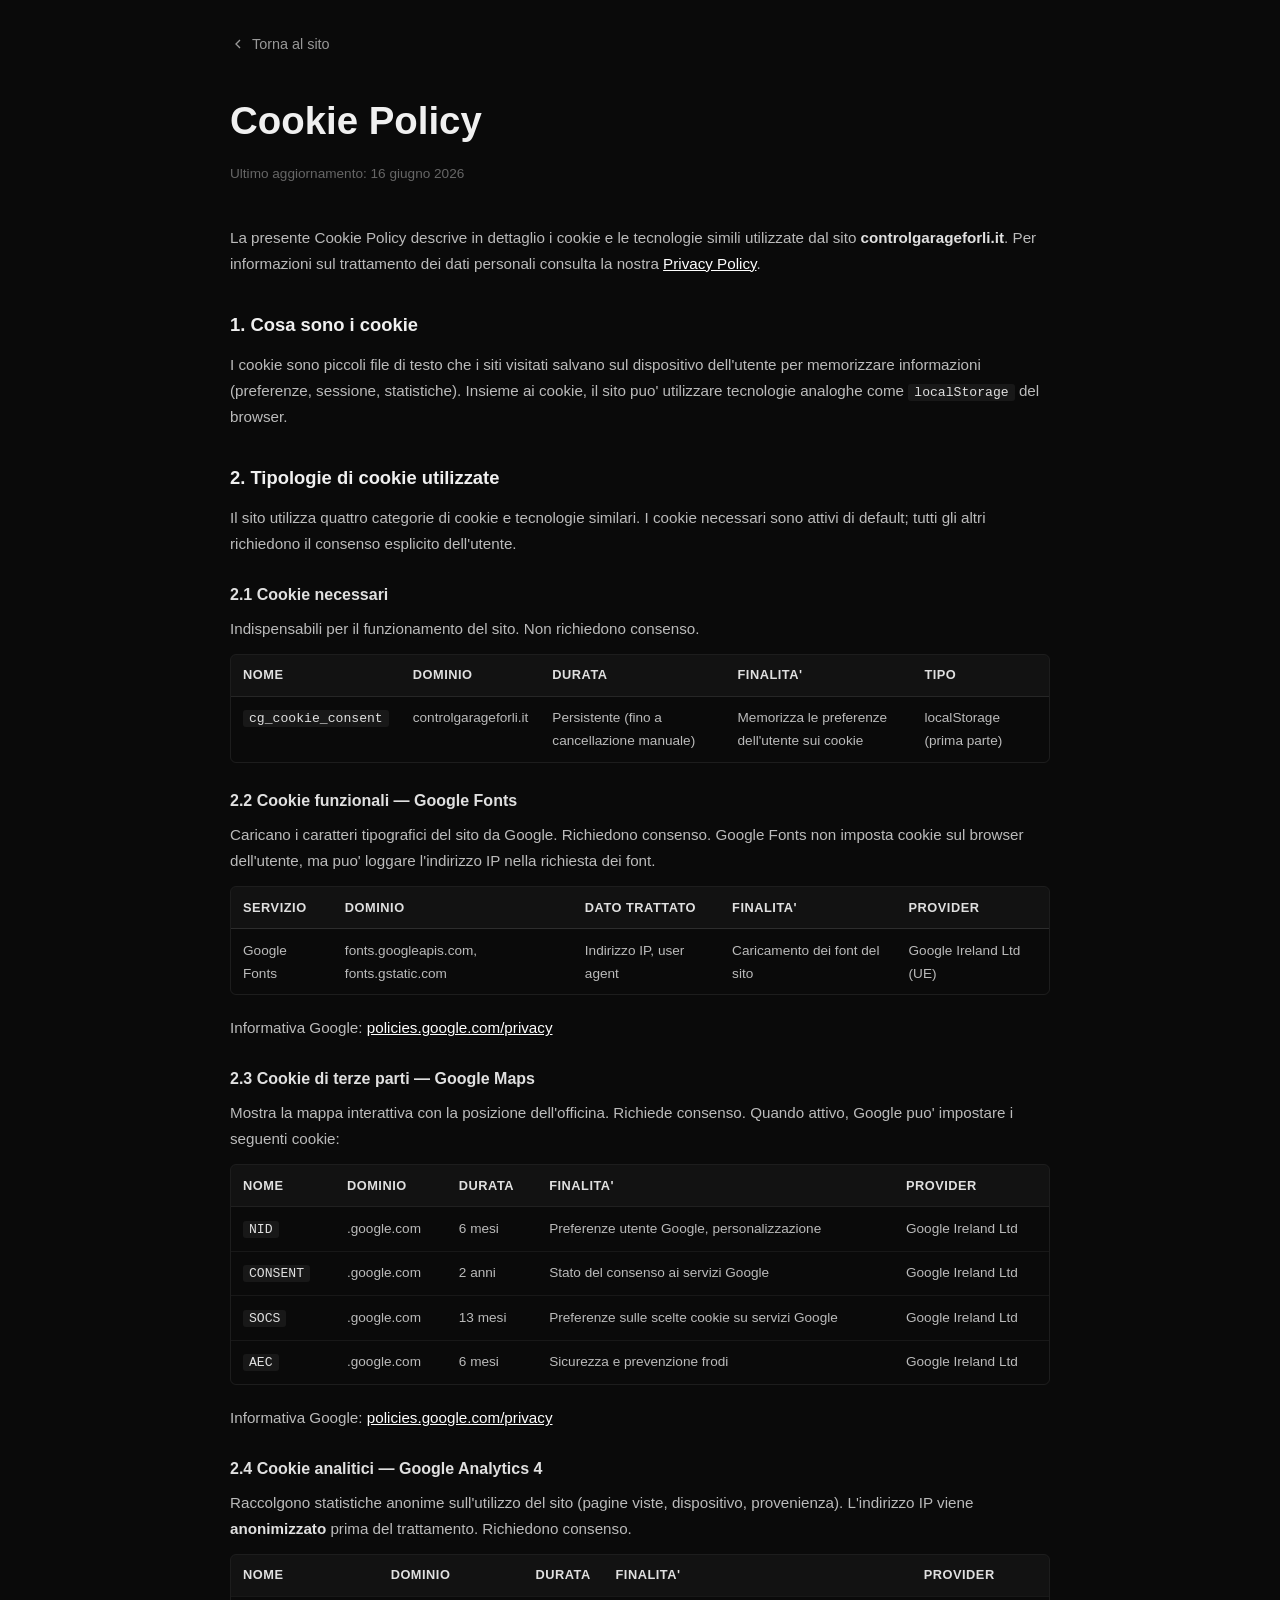
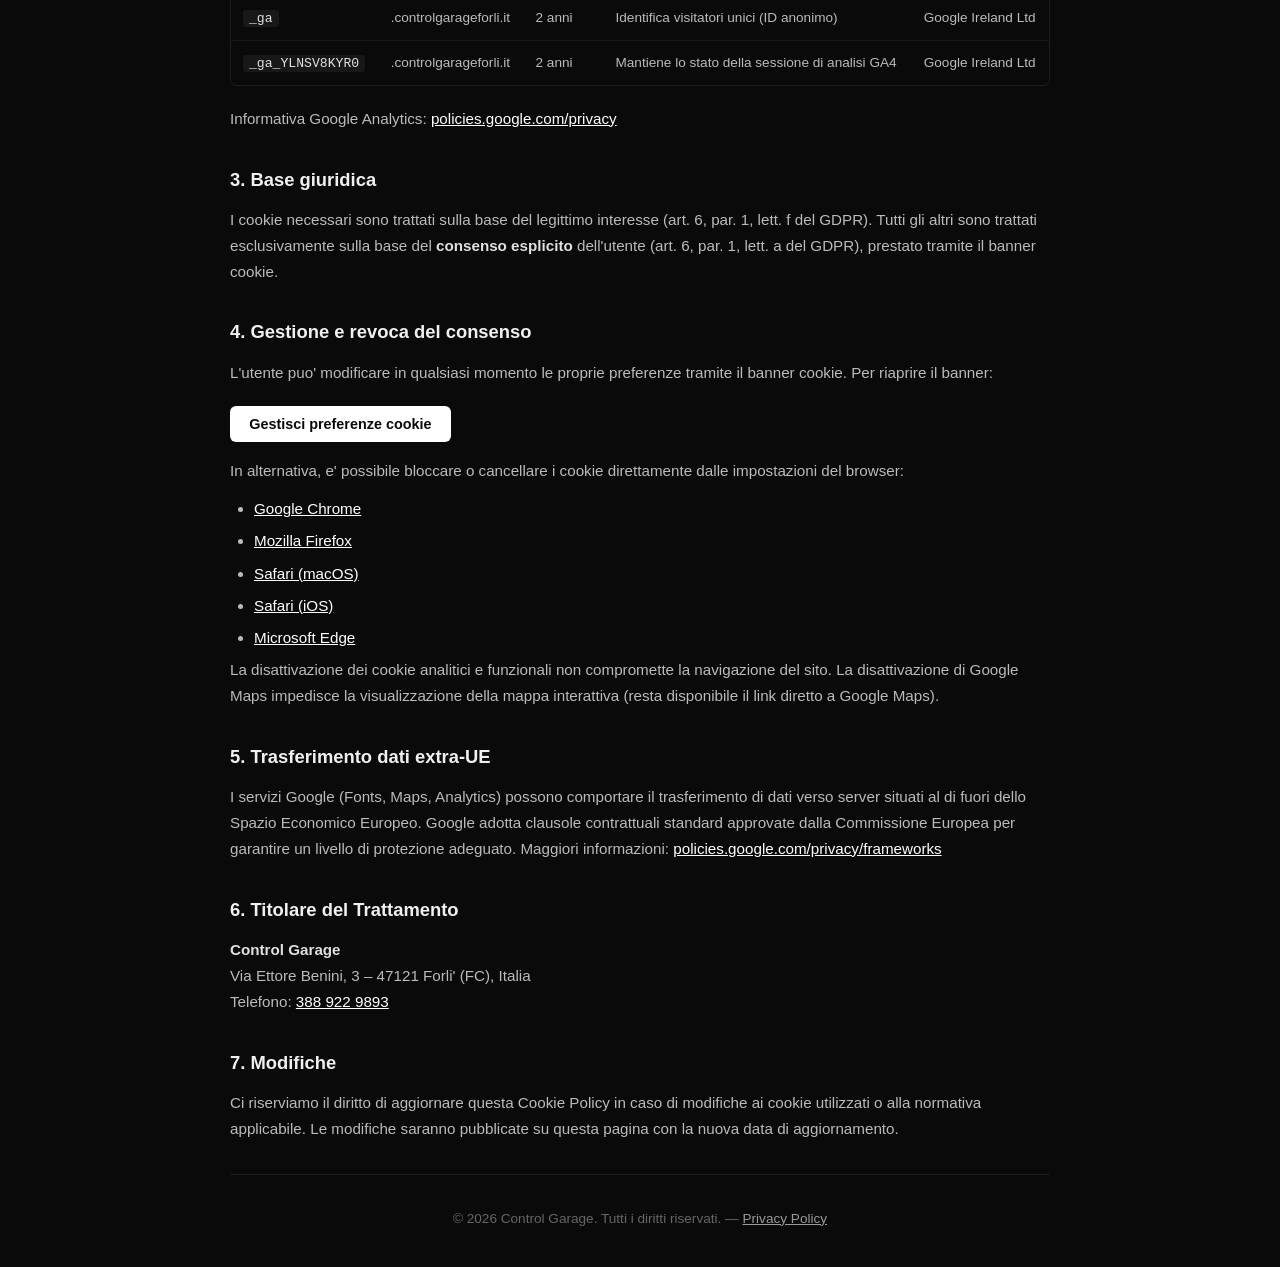
==== cookie-policy.html @ 00525fb0 "Publish Control Garage website" ====
<!DOCTYPE html>
<html lang="it">
<head>
  <meta charset="UTF-8" />
  <meta name="viewport" content="width=device-width, initial-scale=1.0" />
  <title>Cookie Policy – Control Garage</title>
  <meta name="robots" content="noindex" />
  <link rel="icon" href="/favicon.ico" sizes="48x32x16" />
  <link rel="icon" href="/favicon.svg" type="image/svg+xml" />
  <style>
    *, *::before, *::after { margin: 0; padding: 0; box-sizing: border-box; }
    body {
      background: #0a0a0a;
      color: #e0e0e0;
      font-family: 'Inter', -apple-system, BlinkMacSystemFont, 'Segoe UI', sans-serif;
      line-height: 1.7;
      padding: 2rem 1.5rem;
    }
    .container { max-width: 820px; margin: 0 auto; }
    .back-link {
      display: inline-flex;
      align-items: center;
      gap: 6px;
      color: #999;
      font-size: 0.9rem;
      text-decoration: none;
      margin-bottom: 2rem;
      transition: color 200ms;
    }
    .back-link:hover { color: #fff; }
    h1 {
      font-size: clamp(1.8rem, 5vw, 2.4rem);
      font-weight: 800;
      color: #f0f0f0;
      margin-bottom: 0.5rem;
    }
    .last-updated {
      color: #666;
      font-size: 0.85rem;
      margin-bottom: 2.5rem;
    }
    h2 {
      font-size: 1.15rem;
      font-weight: 700;
      color: #f0f0f0;
      margin-top: 2rem;
      margin-bottom: 0.75rem;
    }
    h3 {
      font-size: 1rem;
      font-weight: 700;
      color: #e0e0e0;
      margin-top: 1.5rem;
      margin-bottom: 0.5rem;
    }
    p, li { color: #bbb; font-size: 0.95rem; margin-bottom: 0.75rem; }
    ul { padding-left: 1.5rem; list-style: disc; }
    li { margin-bottom: 0.4rem; }
    a { color: #fff; }
    strong { color: #e0e0e0; }
    .divider {
      border: none;
      border-top: 1px solid rgba(255,255,255,0.08);
      margin: 2rem 0;
    }
    .table-wrap {
      overflow-x: auto;
      margin: 0.75rem 0 1.25rem;
      border: 1px solid rgba(255,255,255,0.08);
      border-radius: 6px;
    }
    table {
      width: 100%;
      border-collapse: collapse;
      font-size: 0.85rem;
      min-width: 560px;
    }
    th, td {
      padding: 0.6rem 0.75rem;
      text-align: left;
      border-bottom: 1px solid rgba(255,255,255,0.06);
      vertical-align: top;
    }
    th {
      background: rgba(255,255,255,0.03);
      color: #e0e0e0;
      font-weight: 600;
      font-size: 0.8rem;
      text-transform: uppercase;
      letter-spacing: 0.04em;
    }
    td { color: #bbb; }
    tr:last-child td { border-bottom: none; }
    code {
      background: rgba(255,255,255,0.06);
      color: #e0e0e0;
      padding: 1px 6px;
      border-radius: 3px;
      font-family: ui-monospace, SFMono-Regular, Menlo, monospace;
      font-size: 0.82rem;
    }
    .manage-btn {
      display: inline-block;
      background: #fff;
      color: #0a0a0a;
      padding: 0.65rem 1.2rem;
      border-radius: 6px;
      text-decoration: none;
      font-weight: 600;
      font-size: 0.9rem;
      margin-top: 0.5rem;
      border: none;
      cursor: pointer;
    }
    .manage-btn:hover { background: #f0f0f0; }
  </style>
</head>
<body>
  <div class="container">
    <a href="/" class="back-link">
      <svg width="16" height="16" viewBox="0 0 24 24" fill="none" stroke="currentColor" stroke-width="2"><polyline points="15 18 9 12 15 6"/></svg>
      Torna al sito
    </a>

    <h1>Cookie Policy</h1>
    <p class="last-updated">Ultimo aggiornamento: 16 giugno 2026</p>

    <p>La presente Cookie Policy descrive in dettaglio i cookie e le tecnologie simili utilizzate dal sito <strong>controlgarageforli.it</strong>. Per informazioni sul trattamento dei dati personali consulta la nostra <a href="/privacy-policy.html">Privacy Policy</a>.</p>

    <h2>1. Cosa sono i cookie</h2>
    <p>I cookie sono piccoli file di testo che i siti visitati salvano sul dispositivo dell'utente per memorizzare informazioni (preferenze, sessione, statistiche). Insieme ai cookie, il sito puo' utilizzare tecnologie analoghe come <code>localStorage</code> del browser.</p>

    <h2>2. Tipologie di cookie utilizzate</h2>
    <p>Il sito utilizza quattro categorie di cookie e tecnologie similari. I cookie necessari sono attivi di default; tutti gli altri richiedono il consenso esplicito dell'utente.</p>

    <h3>2.1 Cookie necessari</h3>
    <p>Indispensabili per il funzionamento del sito. Non richiedono consenso.</p>
    <div class="table-wrap">
      <table>
        <thead>
          <tr><th>Nome</th><th>Dominio</th><th>Durata</th><th>Finalita'</th><th>Tipo</th></tr>
        </thead>
        <tbody>
          <tr>
            <td><code>cg_cookie_consent</code></td>
            <td>controlgarageforli.it</td>
            <td>Persistente (fino a cancellazione manuale)</td>
            <td>Memorizza le preferenze dell'utente sui cookie</td>
            <td>localStorage (prima parte)</td>
          </tr>
        </tbody>
      </table>
    </div>

    <h3>2.2 Cookie funzionali — Google Fonts</h3>
    <p>Caricano i caratteri tipografici del sito da Google. Richiedono consenso. Google Fonts non imposta cookie sul browser dell'utente, ma puo' loggare l'indirizzo IP nella richiesta dei font.</p>
    <div class="table-wrap">
      <table>
        <thead>
          <tr><th>Servizio</th><th>Dominio</th><th>Dato trattato</th><th>Finalita'</th><th>Provider</th></tr>
        </thead>
        <tbody>
          <tr>
            <td>Google Fonts</td>
            <td>fonts.googleapis.com, fonts.gstatic.com</td>
            <td>Indirizzo IP, user agent</td>
            <td>Caricamento dei font del sito</td>
            <td>Google Ireland Ltd (UE)</td>
          </tr>
        </tbody>
      </table>
    </div>
    <p>Informativa Google: <a href="https://policies.google.com/privacy" target="_blank" rel="noopener noreferrer">policies.google.com/privacy</a></p>

    <h3>2.3 Cookie di terze parti — Google Maps</h3>
    <p>Mostra la mappa interattiva con la posizione dell'officina. Richiede consenso. Quando attivo, Google puo' impostare i seguenti cookie:</p>
    <div class="table-wrap">
      <table>
        <thead>
          <tr><th>Nome</th><th>Dominio</th><th>Durata</th><th>Finalita'</th><th>Provider</th></tr>
        </thead>
        <tbody>
          <tr>
            <td><code>NID</code></td>
            <td>.google.com</td>
            <td>6 mesi</td>
            <td>Preferenze utente Google, personalizzazione</td>
            <td>Google Ireland Ltd</td>
          </tr>
          <tr>
            <td><code>CONSENT</code></td>
            <td>.google.com</td>
            <td>2 anni</td>
            <td>Stato del consenso ai servizi Google</td>
            <td>Google Ireland Ltd</td>
          </tr>
          <tr>
            <td><code>SOCS</code></td>
            <td>.google.com</td>
            <td>13 mesi</td>
            <td>Preferenze sulle scelte cookie su servizi Google</td>
            <td>Google Ireland Ltd</td>
          </tr>
          <tr>
            <td><code>AEC</code></td>
            <td>.google.com</td>
            <td>6 mesi</td>
            <td>Sicurezza e prevenzione frodi</td>
            <td>Google Ireland Ltd</td>
          </tr>
        </tbody>
      </table>
    </div>
    <p>Informativa Google: <a href="https://policies.google.com/privacy" target="_blank" rel="noopener noreferrer">policies.google.com/privacy</a></p>

    <h3>2.4 Cookie analitici — Google Analytics 4</h3>
    <p>Raccolgono statistiche anonime sull'utilizzo del sito (pagine viste, dispositivo, provenienza). L'indirizzo IP viene <strong>anonimizzato</strong> prima del trattamento. Richiedono consenso.</p>
    <div class="table-wrap">
      <table>
        <thead>
          <tr><th>Nome</th><th>Dominio</th><th>Durata</th><th>Finalita'</th><th>Provider</th></tr>
        </thead>
        <tbody>
          <tr>
            <td><code>_ga</code></td>
            <td>.controlgarageforli.it</td>
            <td>2 anni</td>
            <td>Identifica visitatori unici (ID anonimo)</td>
            <td>Google Ireland Ltd</td>
          </tr>
          <tr>
            <td><code>_ga_YLNSV8KYR0</code></td>
            <td>.controlgarageforli.it</td>
            <td>2 anni</td>
            <td>Mantiene lo stato della sessione di analisi GA4</td>
            <td>Google Ireland Ltd</td>
          </tr>
        </tbody>
      </table>
    </div>
    <p>Informativa Google Analytics: <a href="https://policies.google.com/privacy" target="_blank" rel="noopener noreferrer">policies.google.com/privacy</a></p>

    <h2>3. Base giuridica</h2>
    <p>I cookie necessari sono trattati sulla base del legittimo interesse (art. 6, par. 1, lett. f del GDPR). Tutti gli altri sono trattati esclusivamente sulla base del <strong>consenso esplicito</strong> dell'utente (art. 6, par. 1, lett. a del GDPR), prestato tramite il banner cookie.</p>

    <h2>4. Gestione e revoca del consenso</h2>
    <p>L'utente puo' modificare in qualsiasi momento le proprie preferenze tramite il banner cookie. Per riaprire il banner:</p>
    <button type="button" class="manage-btn" onclick="window.location.href='/?manage-cookies=1'">Gestisci preferenze cookie</button>
    <p style="margin-top:1rem">In alternativa, e' possibile bloccare o cancellare i cookie direttamente dalle impostazioni del browser:</p>
    <ul>
      <li><a href="https://support.google.com/chrome/answer/95647" target="_blank" rel="noopener noreferrer">Google Chrome</a></li>
      <li><a href="https://support.mozilla.org/it/kb/Gestione%20dei%20cookie" target="_blank" rel="noopener noreferrer">Mozilla Firefox</a></li>
      <li><a href="https://support.apple.com/it-it/guide/safari/sfri11471/mac" target="_blank" rel="noopener noreferrer">Safari (macOS)</a></li>
      <li><a href="https://support.apple.com/it-it/HT201265" target="_blank" rel="noopener noreferrer">Safari (iOS)</a></li>
      <li><a href="https://support.microsoft.com/it-it/microsoft-edge" target="_blank" rel="noopener noreferrer">Microsoft Edge</a></li>
    </ul>
    <p>La disattivazione dei cookie analitici e funzionali non compromette la navigazione del sito. La disattivazione di Google Maps impedisce la visualizzazione della mappa interattiva (resta disponibile il link diretto a Google Maps).</p>

    <h2>5. Trasferimento dati extra-UE</h2>
    <p>I servizi Google (Fonts, Maps, Analytics) possono comportare il trasferimento di dati verso server situati al di fuori dello Spazio Economico Europeo. Google adotta clausole contrattuali standard approvate dalla Commissione Europea per garantire un livello di protezione adeguato. Maggiori informazioni: <a href="https://policies.google.com/privacy/frameworks" target="_blank" rel="noopener noreferrer">policies.google.com/privacy/frameworks</a></p>

    <h2>6. Titolare del Trattamento</h2>
    <p><strong>Control Garage</strong><br>
    Via Ettore Benini, 3 – 47121 Forli' (FC), Italia<br>
    Telefono: <a href="tel:+393889229893">388 922 9893</a></p>

    <h2>7. Modifiche</h2>
    <p>Ci riserviamo il diritto di aggiornare questa Cookie Policy in caso di modifiche ai cookie utilizzati o alla normativa applicabile. Le modifiche saranno pubblicate su questa pagina con la nuova data di aggiornamento.</p>

    <hr class="divider" />
    <p style="color:#666; font-size:0.85rem; text-align:center;">&copy; 2026 Control Garage. Tutti i diritti riservati. — <a href="/privacy-policy.html" style="color:#999">Privacy Policy</a></p>
  </div>
</body>
</html>
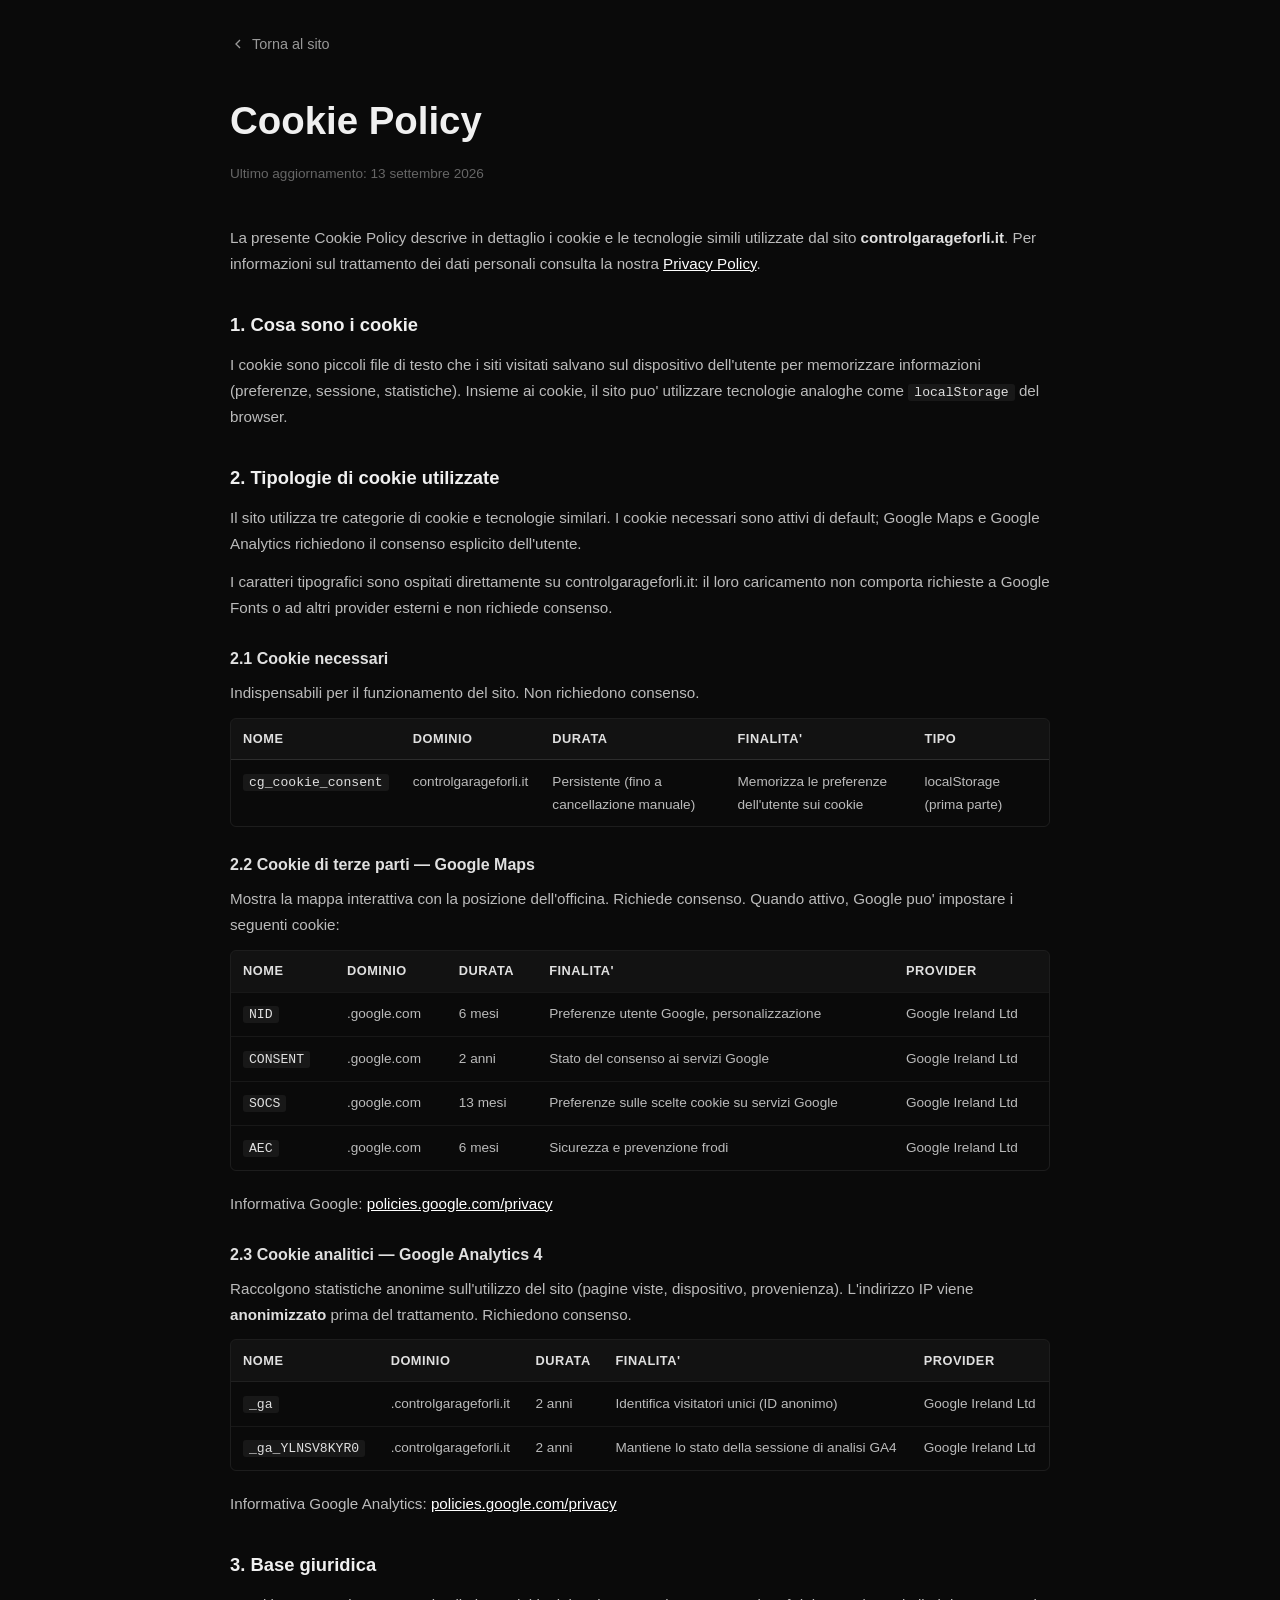
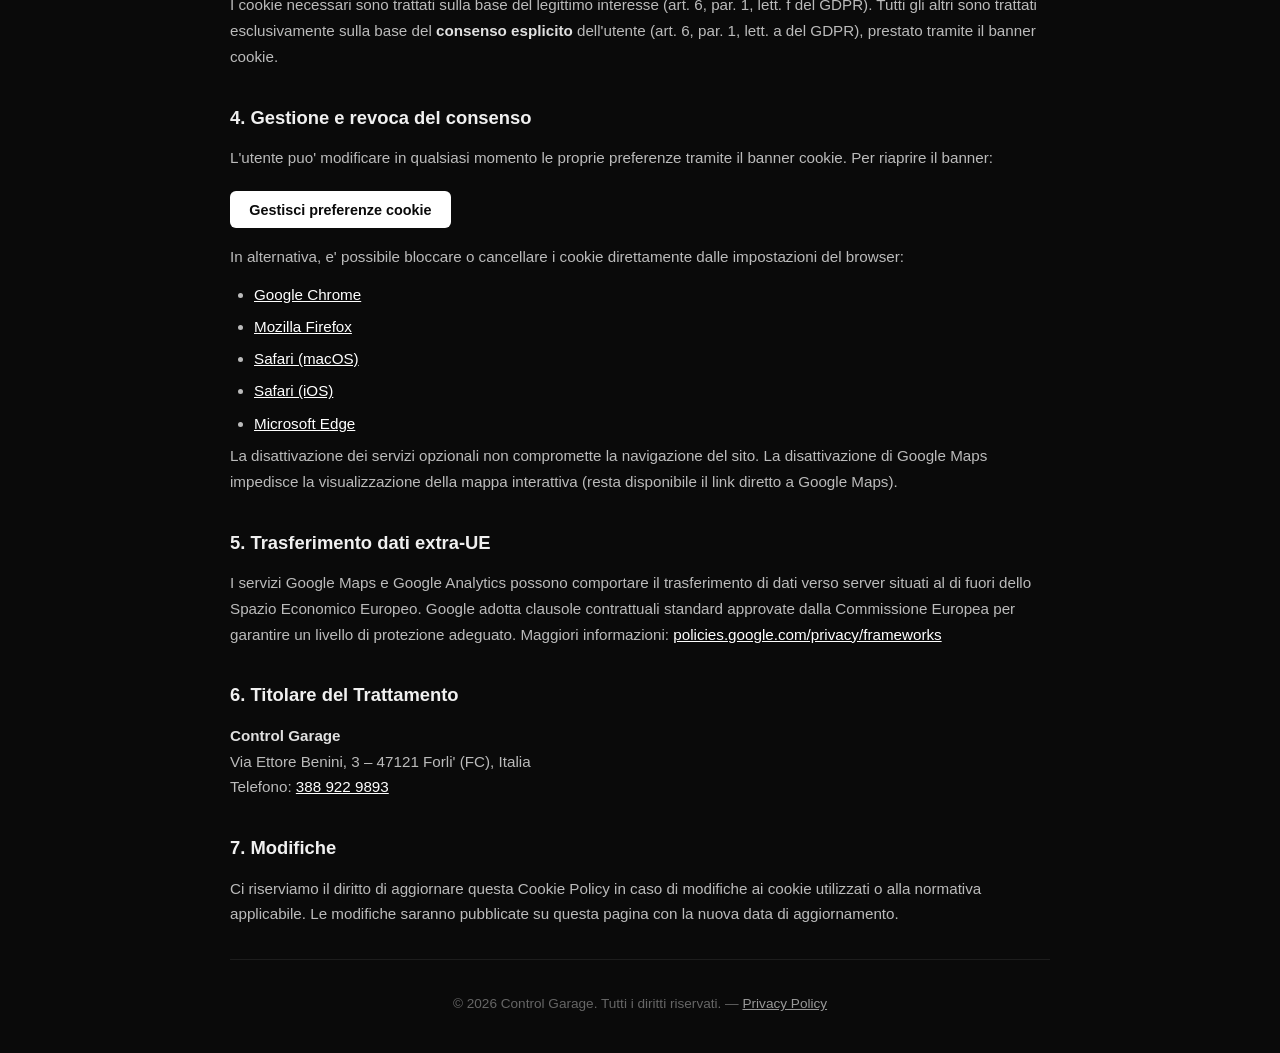
==== commit 825dbcc1: "Publish source 601f2efb461cb8ad5f894968a06c2aec87b7e0f6" ====
--- a/cookie-policy.html
+++ b/cookie-policy.html
@@ -123,7 +123,7 @@
     </a>
 
     <h1>Cookie Policy</h1>
-    <p class="last-updated">Ultimo aggiornamento: 16 giugno 2026</p>
+    <p class="last-updated">Ultimo aggiornamento: 13 settembre 2026</p>
 
     <p>La presente Cookie Policy descrive in dettaglio i cookie e le tecnologie simili utilizzate dal sito <strong>controlgarageforli.it</strong>. Per informazioni sul trattamento dei dati personali consulta la nostra <a href="/privacy-policy.html">Privacy Policy</a>.</p>
 
@@ -131,7 +131,8 @@
     <p>I cookie sono piccoli file di testo che i siti visitati salvano sul dispositivo dell'utente per memorizzare informazioni (preferenze, sessione, statistiche). Insieme ai cookie, il sito puo' utilizzare tecnologie analoghe come <code>localStorage</code> del browser.</p>
 
     <h2>2. Tipologie di cookie utilizzate</h2>
-    <p>Il sito utilizza quattro categorie di cookie e tecnologie similari. I cookie necessari sono attivi di default; tutti gli altri richiedono il consenso esplicito dell'utente.</p>
+    <p>Il sito utilizza tre categorie di cookie e tecnologie similari. I cookie necessari sono attivi di default; Google Maps e Google Analytics richiedono il consenso esplicito dell'utente.</p>
+    <p>I caratteri tipografici sono ospitati direttamente su controlgarageforli.it: il loro caricamento non comporta richieste a Google Fonts o ad altri provider esterni e non richiede consenso.</p>
 
     <h3>2.1 Cookie necessari</h3>
     <p>Indispensabili per il funzionamento del sito. Non richiedono consenso.</p>
@@ -152,27 +153,7 @@
       </table>
     </div>
 
-    <h3>2.2 Cookie funzionali — Google Fonts</h3>
-    <p>Caricano i caratteri tipografici del sito da Google. Richiedono consenso. Google Fonts non imposta cookie sul browser dell'utente, ma puo' loggare l'indirizzo IP nella richiesta dei font.</p>
-    <div class="table-wrap">
-      <table>
-        <thead>
-          <tr><th>Servizio</th><th>Dominio</th><th>Dato trattato</th><th>Finalita'</th><th>Provider</th></tr>
-        </thead>
-        <tbody>
-          <tr>
-            <td>Google Fonts</td>
-            <td>fonts.googleapis.com, fonts.gstatic.com</td>
-            <td>Indirizzo IP, user agent</td>
-            <td>Caricamento dei font del sito</td>
-            <td>Google Ireland Ltd (UE)</td>
-          </tr>
-        </tbody>
-      </table>
-    </div>
-    <p>Informativa Google: <a href="https://policies.google.com/privacy" target="_blank" rel="noopener noreferrer">policies.google.com/privacy</a></p>
-
-    <h3>2.3 Cookie di terze parti — Google Maps</h3>
+    <h3>2.2 Cookie di terze parti — Google Maps</h3>
     <p>Mostra la mappa interattiva con la posizione dell'officina. Richiede consenso. Quando attivo, Google puo' impostare i seguenti cookie:</p>
     <div class="table-wrap">
       <table>
@@ -213,7 +194,7 @@
     </div>
     <p>Informativa Google: <a href="https://policies.google.com/privacy" target="_blank" rel="noopener noreferrer">policies.google.com/privacy</a></p>
 
-    <h3>2.4 Cookie analitici — Google Analytics 4</h3>
+    <h3>2.3 Cookie analitici — Google Analytics 4</h3>
     <p>Raccolgono statistiche anonime sull'utilizzo del sito (pagine viste, dispositivo, provenienza). L'indirizzo IP viene <strong>anonimizzato</strong> prima del trattamento. Richiedono consenso.</p>
     <div class="table-wrap">
       <table>
@@ -254,10 +235,10 @@
       <li><a href="https://support.apple.com/it-it/HT201265" target="_blank" rel="noopener noreferrer">Safari (iOS)</a></li>
       <li><a href="https://support.microsoft.com/it-it/microsoft-edge" target="_blank" rel="noopener noreferrer">Microsoft Edge</a></li>
     </ul>
-    <p>La disattivazione dei cookie analitici e funzionali non compromette la navigazione del sito. La disattivazione di Google Maps impedisce la visualizzazione della mappa interattiva (resta disponibile il link diretto a Google Maps).</p>
+    <p>La disattivazione dei servizi opzionali non compromette la navigazione del sito. La disattivazione di Google Maps impedisce la visualizzazione della mappa interattiva (resta disponibile il link diretto a Google Maps).</p>
 
     <h2>5. Trasferimento dati extra-UE</h2>
-    <p>I servizi Google (Fonts, Maps, Analytics) possono comportare il trasferimento di dati verso server situati al di fuori dello Spazio Economico Europeo. Google adotta clausole contrattuali standard approvate dalla Commissione Europea per garantire un livello di protezione adeguato. Maggiori informazioni: <a href="https://policies.google.com/privacy/frameworks" target="_blank" rel="noopener noreferrer">policies.google.com/privacy/frameworks</a></p>
+    <p>I servizi Google Maps e Google Analytics possono comportare il trasferimento di dati verso server situati al di fuori dello Spazio Economico Europeo. Google adotta clausole contrattuali standard approvate dalla Commissione Europea per garantire un livello di protezione adeguato. Maggiori informazioni: <a href="https://policies.google.com/privacy/frameworks" target="_blank" rel="noopener noreferrer">policies.google.com/privacy/frameworks</a></p>
 
     <h2>6. Titolare del Trattamento</h2>
     <p><strong>Control Garage</strong><br>
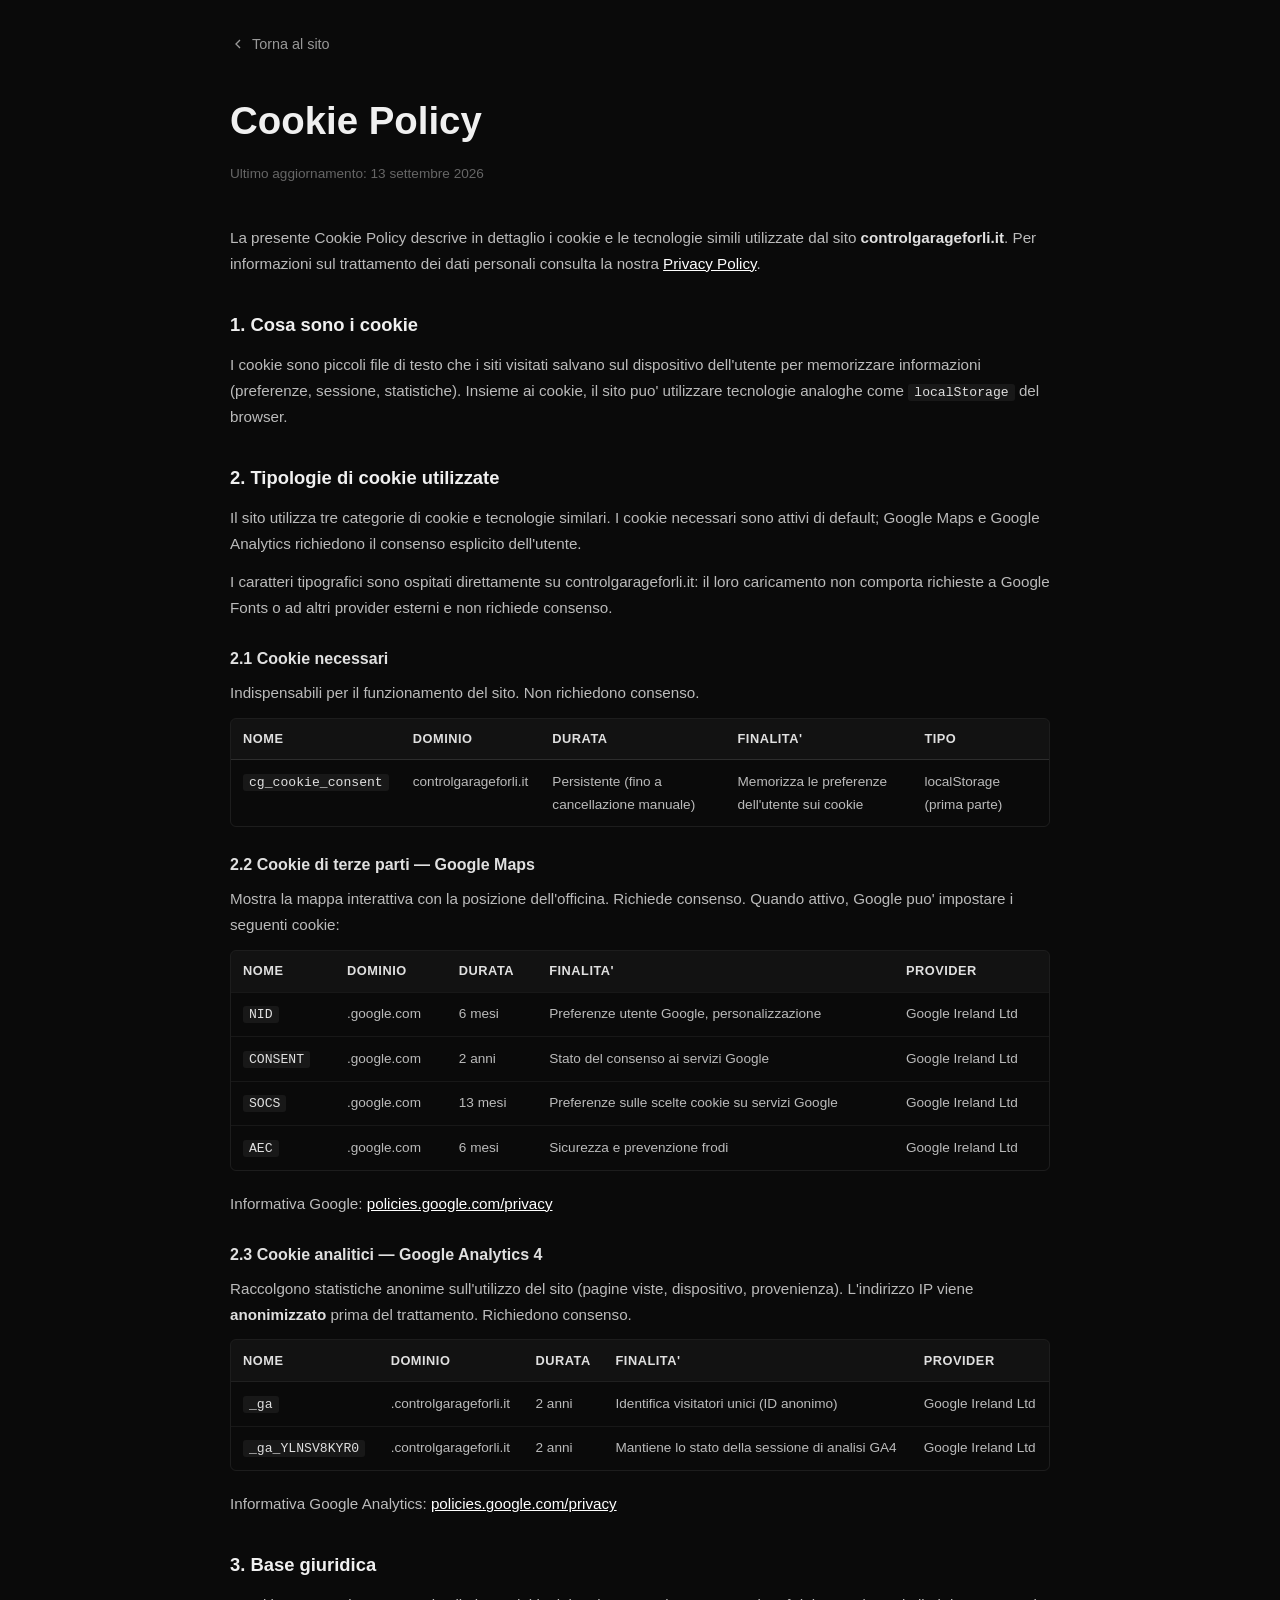
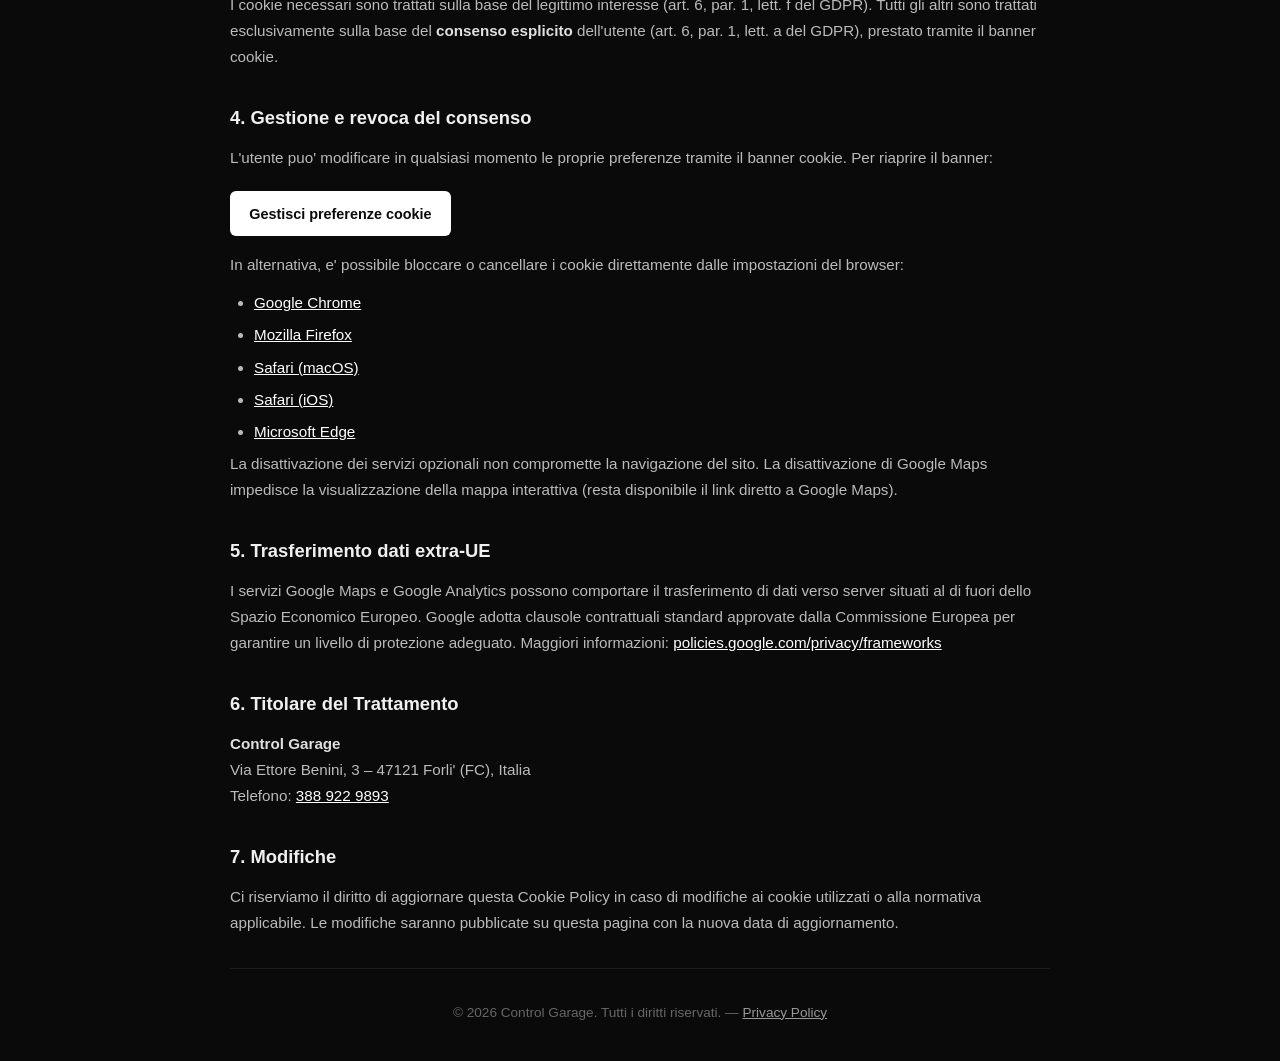
==== commit 4c0d01c8: "Publish source 00afe3f5c951f84c56ea0bc59c37a95b7bf6af26" ====
--- a/cookie-policy.html
+++ b/cookie-policy.html
@@ -226,7 +226,7 @@
 
     <h2>4. Gestione e revoca del consenso</h2>
     <p>L'utente puo' modificare in qualsiasi momento le proprie preferenze tramite il banner cookie. Per riaprire il banner:</p>
-    <button type="button" class="manage-btn" onclick="window.location.href='/?manage-cookies=1'">Gestisci preferenze cookie</button>
+    <a class="manage-btn" href="/?manage-cookies=1">Gestisci preferenze cookie</a>
     <p style="margin-top:1rem">In alternativa, e' possibile bloccare o cancellare i cookie direttamente dalle impostazioni del browser:</p>
     <ul>
       <li><a href="https://support.google.com/chrome/answer/95647" target="_blank" rel="noopener noreferrer">Google Chrome</a></li>
